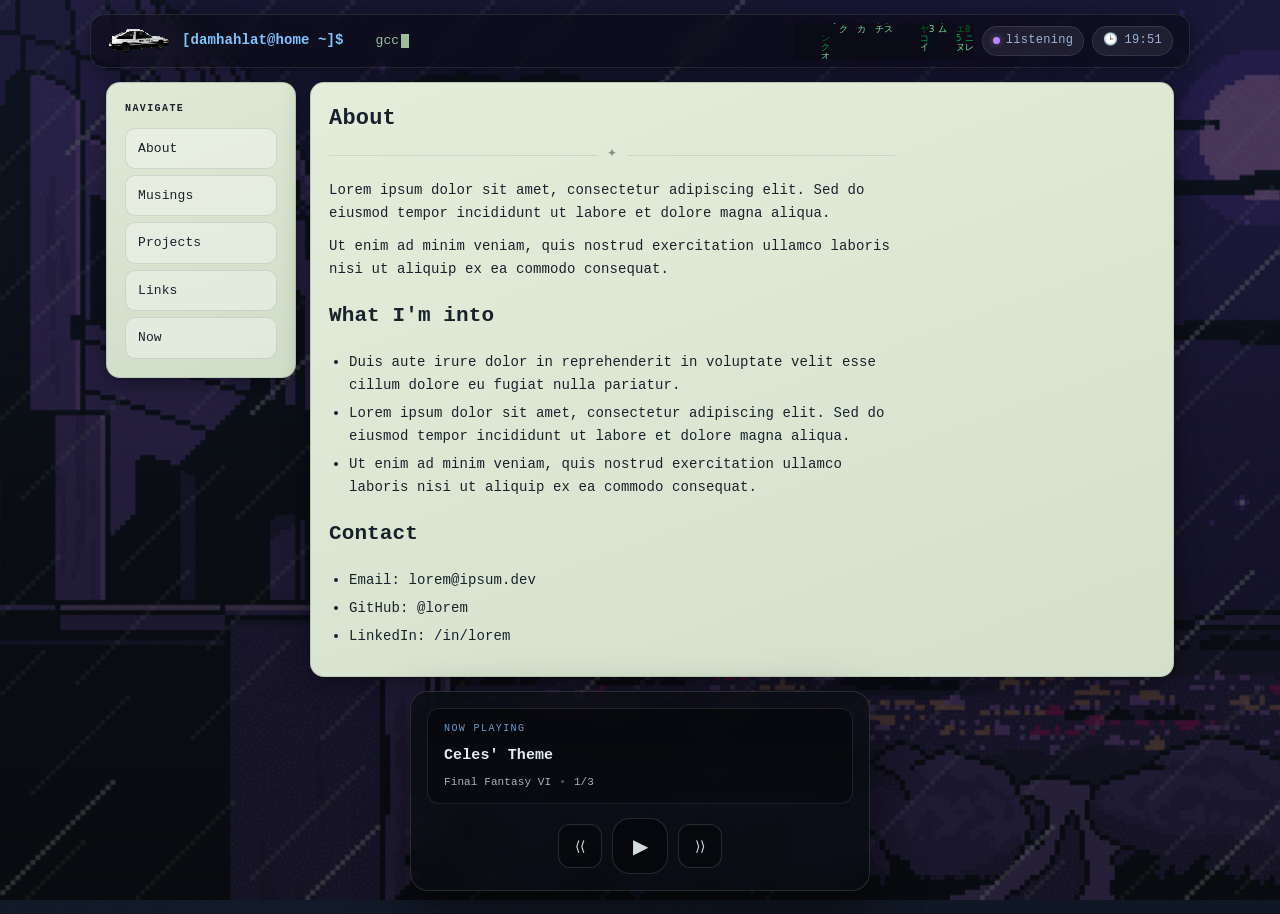
==== about/index.html @ e2fbafba "some changes to website" ====
<!doctype html>
<html lang="en">
  <head>
    <meta charset="UTF-8" />
    <meta name="viewport" content="width=device-width, initial-scale=1" />
    <title>About • Talha</title>
    <link rel="stylesheet" href="/assets/css/base.css" />
    <link rel="stylesheet" href="/assets/css/theme.css" />
    <link rel="stylesheet" href="/assets/css/layout.css" />
    <link rel="stylesheet" href="/assets/css/components.css" />
  <script>
    // If loaded directly (not via SPA), redirect to homepage which will load this content
    if (!document.referrer.includes(window.location.hostname) ||
        !window.history.state) {
      var path = window.location.pathname;
      // Only redirect if we're not already on index
      if (path !== "/" && path !== "/index.html") {
        window.location.replace("/?redirect=" + encodeURIComponent(path));
      }
    }
  </script>
  </head>
  <body>
    <section id="spa-content" class="panel panel--main">
      <div class="prose">
        <h1>About</h1>
        <div class="ornament" aria-hidden="true"><span>✦</span></div>
        <p>Lorem ipsum dolor sit amet, consectetur adipiscing elit. Sed do eiusmod tempor incididunt ut labore et dolore magna aliqua.</p>
        <p>Ut enim ad minim veniam, quis nostrud exercitation ullamco laboris nisi ut aliquip ex ea commodo consequat.</p>
        <h2>What I'm into</h2>
        <ul>
          <li>Duis aute irure dolor in reprehenderit in voluptate velit esse cillum dolore eu fugiat nulla pariatur.</li>
          <li>Lorem ipsum dolor sit amet, consectetur adipiscing elit. Sed do eiusmod tempor incididunt ut labore et dolore magna aliqua.</li>
          <li>Ut enim ad minim veniam, quis nostrud exercitation ullamco laboris nisi ut aliquip ex ea commodo consequat.</li>
        </ul>
        <h2>Contact</h2>
        <ul>
          <li>Email: lorem@ipsum.dev</li>
          <li>GitHub: @lorem</li>
          <li>LinkedIn: /in/lorem</li>
        </ul>
      </div>
    </section>
  </body>
</html>
---- assets/css/base.css ----
/* assets/css/base.css */
:root { color-scheme: dark; }

*, *::before, *::after { box-sizing: border-box; }
html, body { height: 100%; }

body {
  margin: 0;
  font: 14px/1.65 ui-monospace, SFMono-Regular, Menlo, Monaco, Consolas,
        "Liberation Mono", "Courier New", monospace;
  letter-spacing: .1px;
}

/* DO NOT set a { color: inherit } globally — each context controls link color */

img { max-width: 100%; height: auto; display: block; }

.skip-link {
  position: absolute;
  left: -999px;
  top: 8px;
  padding: 8px 10px;
  border-radius: 10px;
  background: #111;
  color: #fff;
  z-index: 999;
}
.skip-link:focus { left: 8px; }

.small { font-size: 12px; }

html {
  cursor: url("../img/keyblade.cur"), auto;
}

a, button {
  cursor: url("../img/keyblade.cur"), pointer;
}
---- assets/css/theme.css ----
:root {
  --bg-0: #0b0f14;
  --bg-1: #111723;
  --panel-bg-start: rgba(226,235,218,.95);
  --panel-bg-end:   rgba(212,224,205,.93);
  --border: rgba(255,255,255,0.08);
  --text: #d7e3ff;
  --muted: #9fb2d9;
  --accent: #7dc4ff;
  --accent-soft: rgba(125,196,255,0.18);

  /* Light panel ink colors */
  --ink:       #18222c;
  --ink-muted: #3d4f5c;
  --stroke:    rgba(80,110,130,0.22);
  --stroke2:   rgba(80,110,130,0.14);

  /* Shared tokens */
  --radius: 14px;
  --shadow: 0 4px 28px rgba(0,0,0,.40), 0 1px 4px rgba(0,0,0,.18);
}

/* ── Body background ── */
body {
  background:
    radial-gradient(1200px 800px at 20% 0%, #121a2a 0%, transparent 60%),
    radial-gradient(900px 600px at 90% 10%, #0f1726 0%, transparent 60%),
    linear-gradient(180deg, var(--bg-1), var(--bg-0));
  color: var(--text);
}

/* ── Animated background layer ── */
.site-bg {
  position: fixed;
  inset: 0;
  pointer-events: none;
  z-index: 0;
}
.site-bg::before {
  content: "";
  position: absolute;
  inset: 0;
  background-image: url("/assets/img/background2.gif");
  background-size: cover;
  background-position: center;
  background-repeat: no-repeat;
  opacity: 0.25;
  filter: saturate(0.9) contrast(1.05);
}
.site-bg::after {
  content: "";
  position: absolute;
  inset: 0;
  background: repeating-linear-gradient(
    to bottom,
    rgba(255,255,255,0.02) 0px,
    rgba(255,255,255,0.02) 1px,
    transparent 1px,
    transparent 3px
  );
  opacity: 0.15;
}

/* ── Vignette ── */
.vignette {
  position: fixed;
  inset: 0;
  pointer-events: none;
  z-index: 0;
  background: radial-gradient(ellipse at center, transparent 40%, rgba(0,0,0,.55) 100%);
}

/* ── Global link color (outside panels) ── */
a             { color: var(--accent); }
a:hover       { text-shadow: 0 0 6px var(--accent-soft); }

hr { border: none; border-top: 1px solid var(--border); }

/* ── Topbar / footer sit above bg ── */
header, main, footer { position: relative; z-index: 1; }
---- assets/css/layout.css ----
/* ── Max-width centering frame ── */
.frame {
  max-width: 1100px;
  margin-left: auto;
  margin-right: auto;
  padding-left: 16px;
  padding-right: 16px;
}

/* ── Topbar ── */
.topbar {
  position: relative;
  overflow: hidden;
  border-radius: var(--radius);
  background: rgba(0,0,0,.40);
  border: 1px solid rgba(255,255,255,.10);
  box-shadow: var(--shadow);
  backdrop-filter: blur(10px);
  margin-top: 14px;
  margin-bottom: 14px;
}
.topbar__inner {
  display: flex;
  justify-content: space-between;
  gap: 12px;
  padding: 12px 16px;
  align-items: center;
}

.brand { display: flex; gap: 10px; align-items: baseline; }
.brand__link {
  color: var(--accent);
  text-decoration: none;
  font-size: 14px;
  font-weight: 700;
}
.brand__link:hover { text-shadow: 0 0 6px var(--accent-soft); }

.topbar__meta {
  display: flex;
  gap: 8px;
  align-items: center;
  flex-wrap: wrap;
}

/* ── Shell: sidebar + main ── */
.shell {
  display: grid;
  grid-template-columns: 190px 1fr;
  gap: 14px;
  align-items: start;
  margin-bottom: 14px;
}
@media (max-width: 860px) {
  .shell { grid-template-columns: 1fr; }
  .topbar__inner { align-items: flex-start; }
}

/* ── Main panel ── */
.panel--main {
  position: relative;
  /* overflow hidden keeps stickers clipped to the panel */
  overflow: hidden;
  min-height: 200px;
}

/* ── About grid ── */
.about-grid {
  display: grid;
  grid-template-columns: 1.4fr 0.9fr;
  gap: 16px;
  align-items: start;
}
@media (max-width: 860px) { .about-grid { grid-template-columns: 1fr; } }
.about-photo { width: 100%; height: auto; border-radius: 10px; }
.about-caption { font-size: 0.88rem; opacity: 0.80; margin-top: 8px; }
.about-card { padding: 12px; border-radius: 10px; border: 1px solid var(--stroke); }
.about-note { margin-top: 18px; opacity: 0.88; font-size: 0.93rem; }

/* ── Footer ── */
.footer {
  border-radius: var(--radius);
  background: rgba(0,0,0,.24);
  border: 1px solid rgba(255,255,255,.08);
  backdrop-filter: blur(8px);
  margin-bottom: 14px;
}
.footer__inner {
  display: flex;
  gap: 10px;
  align-items: center;
  justify-content: center;
  padding: 12px 14px;
}

/* ── Decorative pixel-art stickers ── */
/* All stickers: pixel-sharp, bottom-right corner of the panel */
.setzer, .beck, .cob, .gurren, .persona {
  position: absolute;
  bottom: 0;
  right: 0;
  image-rendering: pixelated;
  pointer-events: none;
  opacity: 0.92;
  filter: drop-shadow(0 6px 12px rgba(0,0,0,.50));
  /* hard cap — never wider than 30% of the panel */
  max-width: 30%;
  max-height: 180px;
  width: auto;
  height: auto;
  object-fit: contain;
}

/* per-sticker tweaks for natural composition */
.setzer  { max-height: 170px; right: 16px; bottom: 8px; }
.beck    { max-height: 180px; right: 10px; bottom: 0;   }
.cob     {
  /* cob.jpg is an album cover — treat it as a small framed thumbnail */
  max-height: 140px;
  max-width:  140px;
  right: 16px;
  bottom: 16px;
  border-radius: 8px;
  box-shadow: 0 4px 16px rgba(0,0,0,.55);
  image-rendering: auto; /* photo, not pixel art */
  opacity: 0.88;
}
.gurren  { max-height: 180px; right: 10px; bottom: 0;   }
.persona { max-height: 200px; right: 10px; bottom: 0;   }
---- assets/css/components.css ----
/* ════════════════════════════════
   PANELS  —  light parchment cards
   ════════════════════════════════ */
.panel {
  border-radius: var(--radius);
  background: linear-gradient(160deg, #e4edda, #d4e0cc);
  border: 1px solid rgba(100,130,110,.28);
  box-shadow: var(--shadow);
  padding: 18px;

  /* ── KEY FIX: force dark ink on every descendant ── */
  color: #18222c !important;
}

.panel--nav {
  background: linear-gradient(160deg, #dfe9d6, #d0ddc8);
}

/* Every text element inside any panel gets dark ink explicitly */
.panel h1, .panel h2, .panel h3, .panel h4,
.panel p, .panel li, .panel span, .panel label,
.panel div {
  color: #18222c;
}

.panel .subtle {
  color: #3d4f5c;
  opacity: 0.80;
}

/* ── Nav list ── */
.panel__title {
  margin: 0 0 10px 0;
  font-size: 10px;
  letter-spacing: 1.4px;
  text-transform: uppercase;
  color: #3d4f5c;
}

.navlist {
  list-style: none;
  padding: 0;
  margin: 0;
  display: flex;
  flex-direction: column;
  gap: 6px;
}

.navlist a {
  display: block;
  padding: 9px 12px;
  border-radius: 10px;
  border: 1px solid rgba(80,110,100,.18);
  background: rgba(255,255,255,.35);
  text-decoration: none;

  /* explicit dark color — overrides global a { color: var(--accent) } */
  color: #18222c !important;

  font-size: 13px;
  transition: background 0.15s, border-color 0.15s;
}
.navlist a:hover {
  background: rgba(255,255,255,.55);
  border-color: rgba(37,106,136,.30);
  text-shadow: none;
  color: #18222c !important;
}
.navlist a.is-active {
  text-decoration: underline;
  color: #18222c !important;
}

/* ── Prose (main content) ── */
.prose {
  /* leave room for the decorative sticker on the right */
  max-width: calc(100% - 260px);
  min-width: 280px;
}

.prose h1 {
  margin: 0 0 8px 0;
  font-size: 22px;
  letter-spacing: .2px;
  color: #18222c;
}
.prose p  { margin: 0 0 10px 0; color: #18222c; }
.prose ul { margin: 6px 0 10px; padding-left: 20px; }
.prose li { margin-bottom: 5px; color: #18222c; }

.prose a {
  color: #1a6080 !important;
}
.prose a:hover {
  color: #0e4a63 !important;
  text-shadow: none;
}

/* ── Ornament divider ── */
.divider {
  height: 1px;
  background: rgba(10,16,22,.14);
  margin: 14px 0;
}

.ornament {
  display: flex;
  align-items: center;
  gap: 10px;
  margin: 2px 0 14px 0;
  opacity: .45;
}
.ornament::before, .ornament::after {
  content: "";
  height: 1px;
  flex: 1;
  background: rgba(10,16,22,.22);
}
.ornament span { font-size: 12px; letter-spacing: 1px; }

/* ════════════════════════════════
   TOPBAR WIDGETS
   ════════════════════════════════ */
.pill {
  display: inline-flex;
  align-items: center;
  gap: 6px;
  font-size: 12px;
  padding: 4px 10px;
  border-radius: 20px;
  background: rgba(255,255,255,.07);
  border: 1px solid rgba(255,255,255,.10);
  color: var(--muted);
  letter-spacing: .3px;
}

.dot {
  display: inline-block;
  width: 7px;
  height: 7px;
  border-radius: 50%;
  background: #5dba7d;
  box-shadow: 0 0 6px #5dba7d99;
}

/* ════════════════════════════════
   FOOTER
   ════════════════════════════════ */
.footer a {
  color: rgba(235,245,245,.85);
  text-decoration: none;
  border-bottom: 1px dotted rgba(235,245,245,.40);
}
.footer a:hover { border-bottom-color: rgba(235,245,245,.75); }

/* ════════════════════════════════
   MUSIC PLAYER
   ════════════════════════════════ */
.music-row {
  grid-column: 1 / -1;
  display: flex;
  justify-content: center;
  padding-bottom: 4px;
}

.musicbox {
  width: min(460px, calc(100% - 32px));
  border-radius: 18px;
  border: 1px solid rgba(230,245,245,.13);
  background: rgba(8,12,18,.75);
  backdrop-filter: blur(12px);
  box-shadow: 0 18px 50px rgba(0,0,0,.55);
  padding: 16px;
  color: rgba(240,250,250,.92);
}

.musicbox__screen {
  border-radius: 12px;
  border: 1px solid rgba(230,245,245,.10);
  background: linear-gradient(180deg, rgba(0,0,0,.40), rgba(0,0,0,.22));
  padding: 12px 16px;
}

.musicbox__label {
  font-size: 10px;
  letter-spacing: 1.4px;
  text-transform: uppercase;
  color: var(--accent);
  opacity: .80;
}
.musicbox__title {
  margin-top: 6px;
  font-size: 15px;
  font-weight: 800;
  color: rgba(240,250,250,.95);
}
.musicbox__meta {
  margin-top: 4px;
  font-size: 11px;
  color: rgba(240,250,250,.70);
  display: flex;
  gap: 8px;
  align-items: center;
}
.musicbox__sep { opacity: .45; }

.musicbox__controls {
  display: flex;
  justify-content: center;
  align-items: center;
  gap: 10px;
  margin-top: 14px;
}

.mbtn {
  border-radius: 12px;
  border: 1px solid rgba(230,245,245,.14);
  background: rgba(0,0,0,.32);
  color: rgba(240,250,250,.88);
  cursor: pointer;
  transition: border-color 0.15s, box-shadow 0.15s;
}
.mbtn:hover {
  border-color: rgba(125,196,255,.35);
  box-shadow: 0 0 0 2px rgba(125,196,255,.10);
}
.mbtn--play {
  width: 56px;
  height: 56px;
  border-radius: 18px;
  font-size: 20px;
  background: rgba(0,0,0,.44);
}
.mbtn--side {
  width: 44px;
  height: 44px;
  font-size: 14px;
}

.ytwrap {
  position: absolute;
  width: 1px;
  height: 1px;
  overflow: hidden;
  opacity: 0;
  pointer-events: none;
}
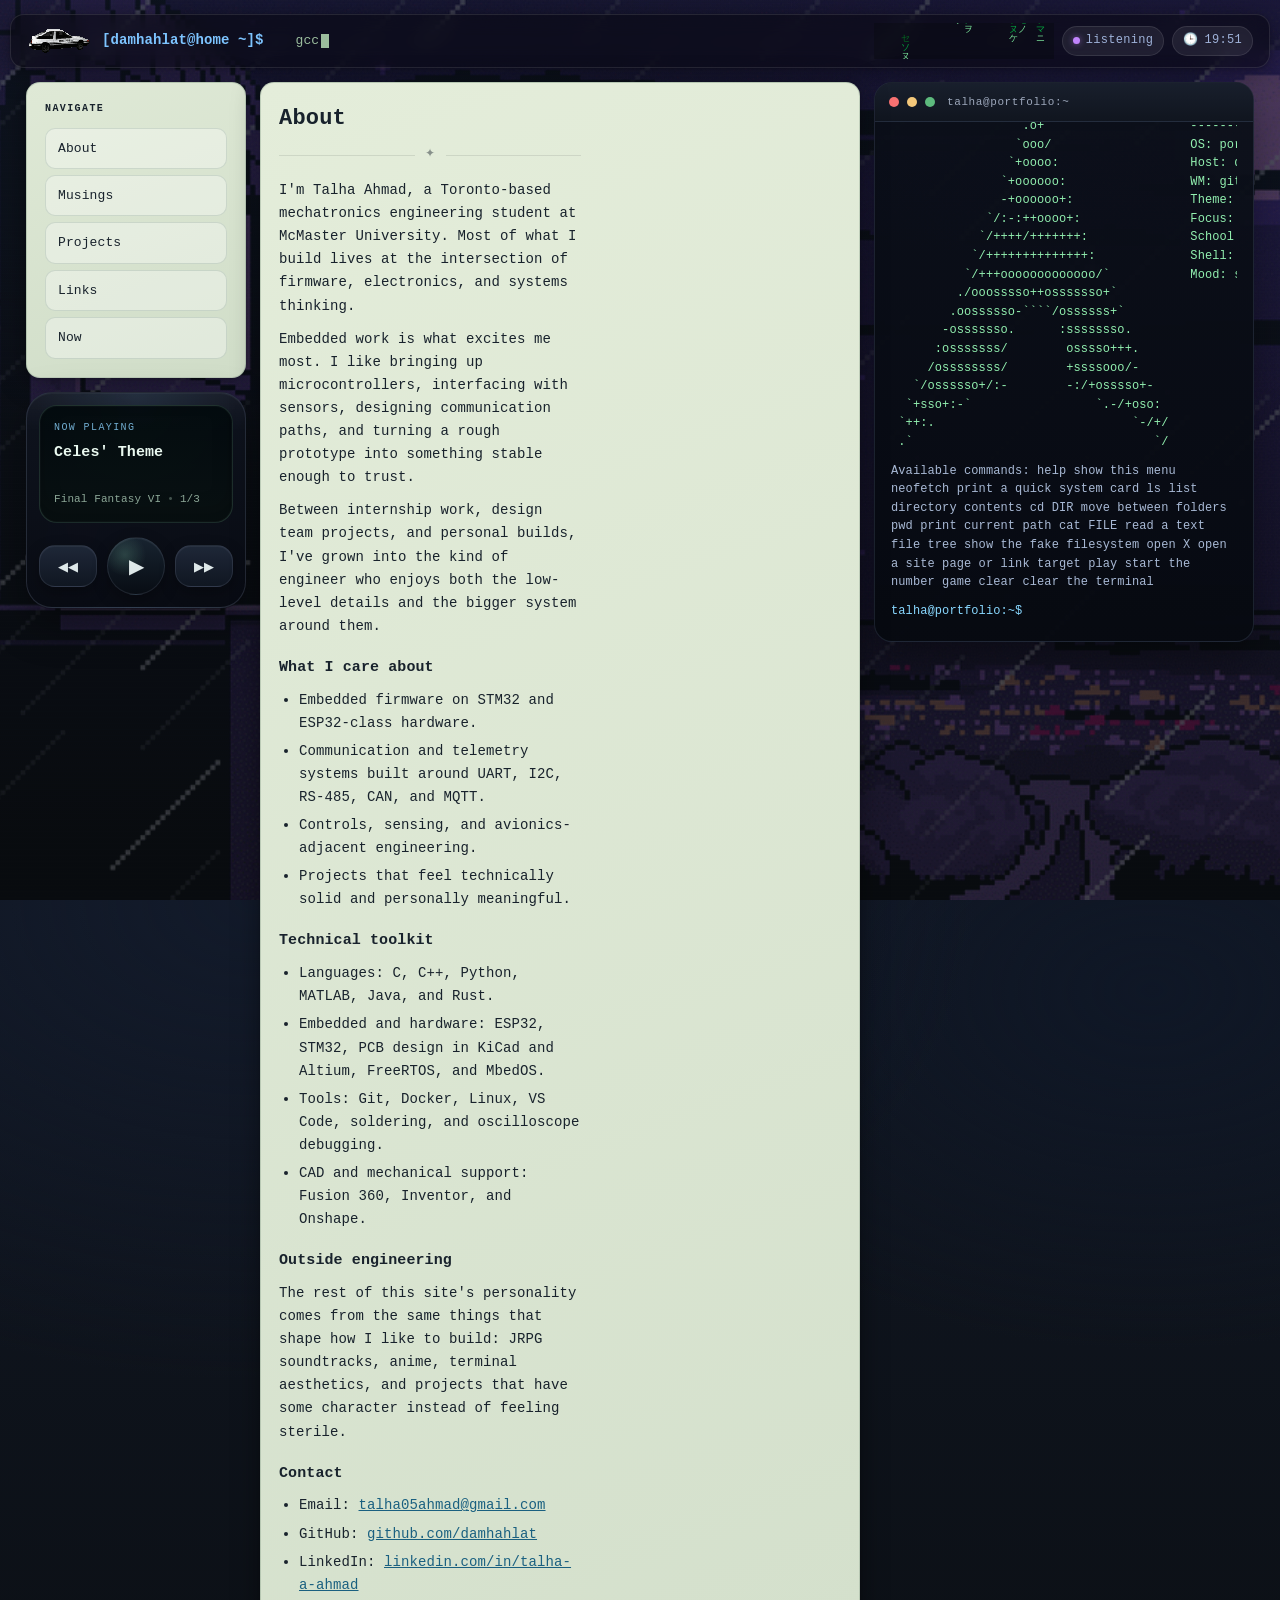
==== commit bec9f3dc: "updated" ====
--- a/about/index.html
+++ b/about/index.html
@@ -13,7 +13,6 @@
     if (!document.referrer.includes(window.location.hostname) ||
         !window.history.state) {
       var path = window.location.pathname;
-      // Only redirect if we're not already on index
       if (path !== "/" && path !== "/index.html") {
         window.location.replace("/?redirect=" + encodeURIComponent(path));
       }
@@ -25,19 +24,34 @@
       <div class="prose">
         <h1>About</h1>
         <div class="ornament" aria-hidden="true"><span>✦</span></div>
-        <p>Lorem ipsum dolor sit amet, consectetur adipiscing elit. Sed do eiusmod tempor incididunt ut labore et dolore magna aliqua.</p>
-        <p>Ut enim ad minim veniam, quis nostrud exercitation ullamco laboris nisi ut aliquip ex ea commodo consequat.</p>
-        <h2>What I'm into</h2>
+        <p>I'm Talha Ahmad, a Toronto-based mechatronics engineering student at McMaster University. Most of what I build lives at the intersection of firmware, electronics, and systems thinking.</p>
+        <p>Embedded work is what excites me most. I like bringing up microcontrollers, interfacing with sensors, designing communication paths, and turning a rough prototype into something stable enough to trust.</p>
+        <p>Between internship work, design team projects, and personal builds, I've grown into the kind of engineer who enjoys both the low-level details and the bigger system around them.</p>
+
+        <h2>What I care about</h2>
         <ul>
-          <li>Duis aute irure dolor in reprehenderit in voluptate velit esse cillum dolore eu fugiat nulla pariatur.</li>
-          <li>Lorem ipsum dolor sit amet, consectetur adipiscing elit. Sed do eiusmod tempor incididunt ut labore et dolore magna aliqua.</li>
-          <li>Ut enim ad minim veniam, quis nostrud exercitation ullamco laboris nisi ut aliquip ex ea commodo consequat.</li>
+          <li>Embedded firmware on STM32 and ESP32-class hardware.</li>
+          <li>Communication and telemetry systems built around UART, I2C, RS-485, CAN, and MQTT.</li>
+          <li>Controls, sensing, and avionics-adjacent engineering.</li>
+          <li>Projects that feel technically solid and personally meaningful.</li>
         </ul>
+
+        <h2>Technical toolkit</h2>
+        <ul>
+          <li>Languages: C, C++, Python, MATLAB, Java, and Rust.</li>
+          <li>Embedded and hardware: ESP32, STM32, PCB design in KiCad and Altium, FreeRTOS, and MbedOS.</li>
+          <li>Tools: Git, Docker, Linux, VS Code, soldering, and oscilloscope debugging.</li>
+          <li>CAD and mechanical support: Fusion 360, Inventor, and Onshape.</li>
+        </ul>
+
+        <h2>Outside engineering</h2>
+        <p>The rest of this site's personality comes from the same things that shape how I like to build: JRPG soundtracks, anime, terminal aesthetics, and projects that have some character instead of feeling sterile.</p>
+
         <h2>Contact</h2>
         <ul>
-          <li>Email: lorem@ipsum.dev</li>
-          <li>GitHub: @lorem</li>
-          <li>LinkedIn: /in/lorem</li>
+          <li>Email: <a href="mailto:talha05ahmad@gmail.com">talha05ahmad@gmail.com</a></li>
+          <li>GitHub: <a href="https://github.com/damhahlat" target="_blank" rel="noreferrer">github.com/damhahlat</a></li>
+          <li>LinkedIn: <a href="https://www.linkedin.com/in/talha-a-ahmad/" target="_blank" rel="noreferrer">linkedin.com/in/talha-a-ahmad</a></li>
         </ul>
       </div>
     </section>
--- a/assets/css/layout.css
+++ b/assets/css/layout.css
@@ -1,6 +1,6 @@
 /* ── Max-width centering frame ── */
 .frame {
-  max-width: 1100px;
+  max-width: 1260px;
   margin-left: auto;
   margin-right: auto;
   padding-left: 16px;
@@ -46,14 +46,40 @@
 /* ── Shell: sidebar + main ── */
 .shell {
   display: grid;
-  grid-template-columns: 190px 1fr;
+  grid-template-columns: 220px minmax(0, 1fr) 380px;
   gap: 14px;
   align-items: start;
   margin-bottom: 14px;
 }
+
+.sidebar-stack {
+  display: grid;
+  gap: 14px;
+  align-self: start;
+  width: 220px;
+}
+
+.shell > .sidebar-stack { grid-column: 1; }
+.shell > .panel--main { grid-column: 2; }
+.shell > .terminal-card { grid-column: 3; }
+
 @media (max-width: 860px) {
   .shell { grid-template-columns: 1fr; }
   .topbar__inner { align-items: flex-start; }
+  .sidebar-stack { order: 2; width: auto; }
+  .shell > .sidebar-stack,
+  .shell > .panel--main,
+  .shell > .terminal-card { grid-column: 1; }
+}
+
+@media (max-width: 1120px) {
+  .shell {
+    grid-template-columns: 220px minmax(0, 1fr);
+  }
+
+  .shell > .terminal-card {
+    grid-column: 2;
+  }
 }
 
 /* ── Main panel ── */
--- a/assets/css/components.css
+++ b/assets/css/components.css
@@ -84,6 +84,12 @@
   letter-spacing: .2px;
   color: #18222c;
 }
+.prose h2 {
+  margin: 18px 0 8px;
+  font-size: 15px;
+  letter-spacing: .1px;
+  color: #18222c;
+}
 .prose p  { margin: 0 0 10px 0; color: #18222c; }
 .prose ul { margin: 6px 0 10px; padding-left: 20px; }
 .prose li { margin-bottom: 5px; color: #18222c; }
@@ -94,6 +100,28 @@
 .prose a:hover {
   color: #0e4a63 !important;
   text-shadow: none;
+}
+
+.stack-list {
+  display: grid;
+  gap: 12px;
+  margin-top: 10px;
+}
+
+.stack-item {
+  padding: 14px 16px;
+  border-radius: 12px;
+  border: 1px solid rgba(80,110,130,.16);
+  background: rgba(255,255,255,.34);
+}
+
+.stack-item h2 {
+  margin-top: 0;
+}
+
+.stack-item p:last-child,
+.stack-item ul:last-child {
+  margin-bottom: 0;
 }
 
 /* ── Ornament divider ── */
@@ -156,56 +184,76 @@
 /* ════════════════════════════════
    MUSIC PLAYER
    ════════════════════════════════ */
-.music-row {
-  grid-column: 1 / -1;
-  display: flex;
-  justify-content: center;
-  padding-bottom: 4px;
-}
-
 .musicbox {
-  width: min(460px, calc(100% - 32px));
+  width: 100%;
+  border-radius: 26px;
+  border: 1px solid rgba(196,216,255,.14);
+  background:
+    radial-gradient(circle at top, rgba(125,196,255,.10), transparent 42%),
+    linear-gradient(180deg, rgba(15,20,31,.96), rgba(9,12,20,.98));
+  backdrop-filter: blur(12px);
+  box-shadow: 0 16px 40px rgba(0,0,0,.38), inset 0 1px 0 rgba(255,255,255,.04);
+  padding: 12px;
+  color: rgba(240,250,250,.92);
+  position: relative;
+  overflow: hidden;
+}
+
+.musicbox::before {
+  content: "";
+  position: absolute;
+  inset: 0;
+  background: linear-gradient(180deg, rgba(255,255,255,.04), transparent 18%);
+  pointer-events: none;
+}
+
+.musicbox__shell {
+  position: relative;
+  z-index: 1;
+}
+
+.musicbox__screen {
   border-radius: 18px;
-  border: 1px solid rgba(230,245,245,.13);
-  background: rgba(8,12,18,.75);
-  backdrop-filter: blur(12px);
-  box-shadow: 0 18px 50px rgba(0,0,0,.55);
-  padding: 16px;
-  color: rgba(240,250,250,.92);
-}
-
-.musicbox__screen {
-  border-radius: 12px;
-  border: 1px solid rgba(230,245,245,.10);
-  background: linear-gradient(180deg, rgba(0,0,0,.40), rgba(0,0,0,.22));
-  padding: 12px 16px;
+  border: 1px solid rgba(171,237,204,.14);
+  background:
+    linear-gradient(180deg, rgba(4,11,15,.96), rgba(9,18,18,.94)),
+    radial-gradient(circle at top, rgba(136,255,170,.10), transparent 46%);
+  box-shadow:
+    inset 0 0 0 1px rgba(255,255,255,.02),
+    inset 0 -10px 20px rgba(0,0,0,.22);
+  padding: 14px;
 }
 
 .musicbox__label {
   font-size: 10px;
   letter-spacing: 1.4px;
   text-transform: uppercase;
-  color: var(--accent);
+  color: #8cd4ff;
   opacity: .80;
 }
 .musicbox__title {
   margin-top: 6px;
   font-size: 15px;
+  line-height: 1.45;
   font-weight: 800;
-  color: rgba(240,250,250,.95);
+  color: #eaf9f0;
+  min-height: 44px;
+  word-break: break-word;
 }
 .musicbox__meta {
   margin-top: 4px;
   font-size: 11px;
-  color: rgba(240,250,250,.70);
+  color: rgba(197,231,208,.70);
   display: flex;
-  gap: 8px;
-  align-items: center;
+  gap: 6px;
+  align-items: center;
+  flex-wrap: wrap;
 }
 .musicbox__sep { opacity: .45; }
 
 .musicbox__controls {
-  display: flex;
+  display: grid;
+  grid-template-columns: 1fr auto 1fr;
   justify-content: center;
   align-items: center;
   gap: 10px;
@@ -213,35 +261,178 @@
 }
 
 .mbtn {
-  border-radius: 12px;
-  border: 1px solid rgba(230,245,245,.14);
-  background: rgba(0,0,0,.32);
-  color: rgba(240,250,250,.88);
+  border-radius: 16px;
+  border: 1px solid rgba(210,225,255,.10);
+  background:
+    linear-gradient(180deg, rgba(33,42,59,.92), rgba(16,23,34,.98));
+  color: rgba(240,250,250,.92);
   cursor: pointer;
-  transition: border-color 0.15s, box-shadow 0.15s;
+  transition: transform 0.15s, border-color 0.15s, box-shadow 0.15s;
+  box-shadow:
+    inset 0 1px 0 rgba(255,255,255,.05),
+    0 6px 16px rgba(0,0,0,.28);
 }
 .mbtn:hover {
   border-color: rgba(125,196,255,.35);
-  box-shadow: 0 0 0 2px rgba(125,196,255,.10);
+  box-shadow:
+    inset 0 1px 0 rgba(255,255,255,.06),
+    0 0 0 2px rgba(125,196,255,.10),
+    0 8px 18px rgba(0,0,0,.32);
+  transform: translateY(-1px);
 }
 .mbtn--play {
-  width: 56px;
-  height: 56px;
+  width: 58px;
+  height: 58px;
+  border-radius: 50%;
+  font-size: 20px;
+  background:
+    radial-gradient(circle at 30% 30%, rgba(151,238,194,.18), transparent 38%),
+    linear-gradient(180deg, rgba(24,36,49,.98), rgba(8,13,20,.98));
+}
+.mbtn--side {
+  width: 100%;
+  height: 42px;
+  font-size: 13px;
+  flex-shrink: 0;
+}
+
+/* ════════════════════════════════
+   TERMINAL
+   ════════════════════════════════ */
+.terminal-card {
   border-radius: 18px;
-  font-size: 20px;
-  background: rgba(0,0,0,.44);
-}
-.mbtn--side {
-  width: 44px;
-  height: 44px;
-  font-size: 14px;
-}
-
-.ytwrap {
-  position: absolute;
-  width: 1px;
-  height: 1px;
   overflow: hidden;
-  opacity: 0;
-  pointer-events: none;
-}
+  border: 1px solid rgba(173, 205, 255, 0.12);
+  background: linear-gradient(180deg, rgba(12, 16, 26, 0.96), rgba(7, 10, 17, 0.98));
+  box-shadow: 0 18px 40px rgba(0, 0, 0, 0.34), inset 0 1px 0 rgba(255, 255, 255, 0.04);
+  min-height: 560px;
+}
+
+.terminal-card__topbar {
+  display: flex;
+  align-items: center;
+  gap: 8px;
+  padding: 10px 14px;
+  border-bottom: 1px solid rgba(173, 205, 255, 0.08);
+  background: linear-gradient(180deg, rgba(25, 31, 45, 0.96), rgba(17, 21, 31, 0.96));
+}
+
+.terminal-card__dot {
+  width: 10px;
+  height: 10px;
+  border-radius: 50%;
+  flex-shrink: 0;
+}
+
+.terminal-card__dot--red { background: #f87171; }
+.terminal-card__dot--yellow { background: #f4c87a; }
+.terminal-card__dot--green { background: #5dba7d; }
+
+.terminal-card__title {
+  margin-left: 4px;
+  font-size: 11px;
+  letter-spacing: 0.6px;
+  color: rgba(214, 226, 250, 0.7);
+}
+
+.terminal-card__body {
+  min-height: 514px;
+}
+
+.terminal-screen {
+  height: 514px;
+  padding: 16px;
+  font-size: 12px;
+  line-height: 1.55;
+  color: #d8f7df;
+  overflow: auto;
+  white-space: normal;
+  word-break: break-word;
+  scrollbar-color: rgba(120, 160, 220, 0.5) rgba(255, 255, 255, 0.02);
+}
+
+.terminal-output {
+  display: grid;
+  align-content: start;
+  gap: 10px;
+}
+
+.terminal-line {
+  margin-bottom: 0;
+}
+
+.terminal-line:last-child {
+  margin-bottom: 0;
+}
+
+.terminal-command {
+  color: #e7f0ff;
+}
+
+.terminal-system {
+  color: #a8b9d5;
+}
+
+.terminal-accent {
+  color: #92f0b0;
+}
+
+.terminal-dim {
+  color: rgba(199, 214, 238, 0.54);
+}
+
+.terminal-error {
+  color: #ff9b9b;
+}
+
+.terminal-inputbar {
+  display: flex;
+  align-items: center;
+  gap: 10px;
+  margin-top: 10px;
+}
+
+.terminal-prompt {
+  font-size: 12px;
+  color: #89d8ff;
+  white-space: nowrap;
+}
+
+.terminal-input {
+  flex: 1;
+  min-width: 0;
+  border: 0;
+  outline: 0;
+  padding: 0;
+  background: transparent;
+  color: #e7f0ff;
+  font: inherit;
+}
+
+.terminal-input::placeholder {
+  color: rgba(214, 226, 250, 0.34);
+}
+
+.terminal-pre {
+  white-space: pre;
+  word-break: normal;
+  overflow-x: auto;
+}
+
+@media (max-width: 860px) {
+  .musicbox {
+    max-width: 420px;
+  }
+
+  .musicbox__controls {
+    grid-template-columns: 1fr auto 1fr;
+  }
+
+  .terminal-card {
+    min-height: 460px;
+  }
+
+  .terminal-screen {
+    height: 414px;
+  }
+}
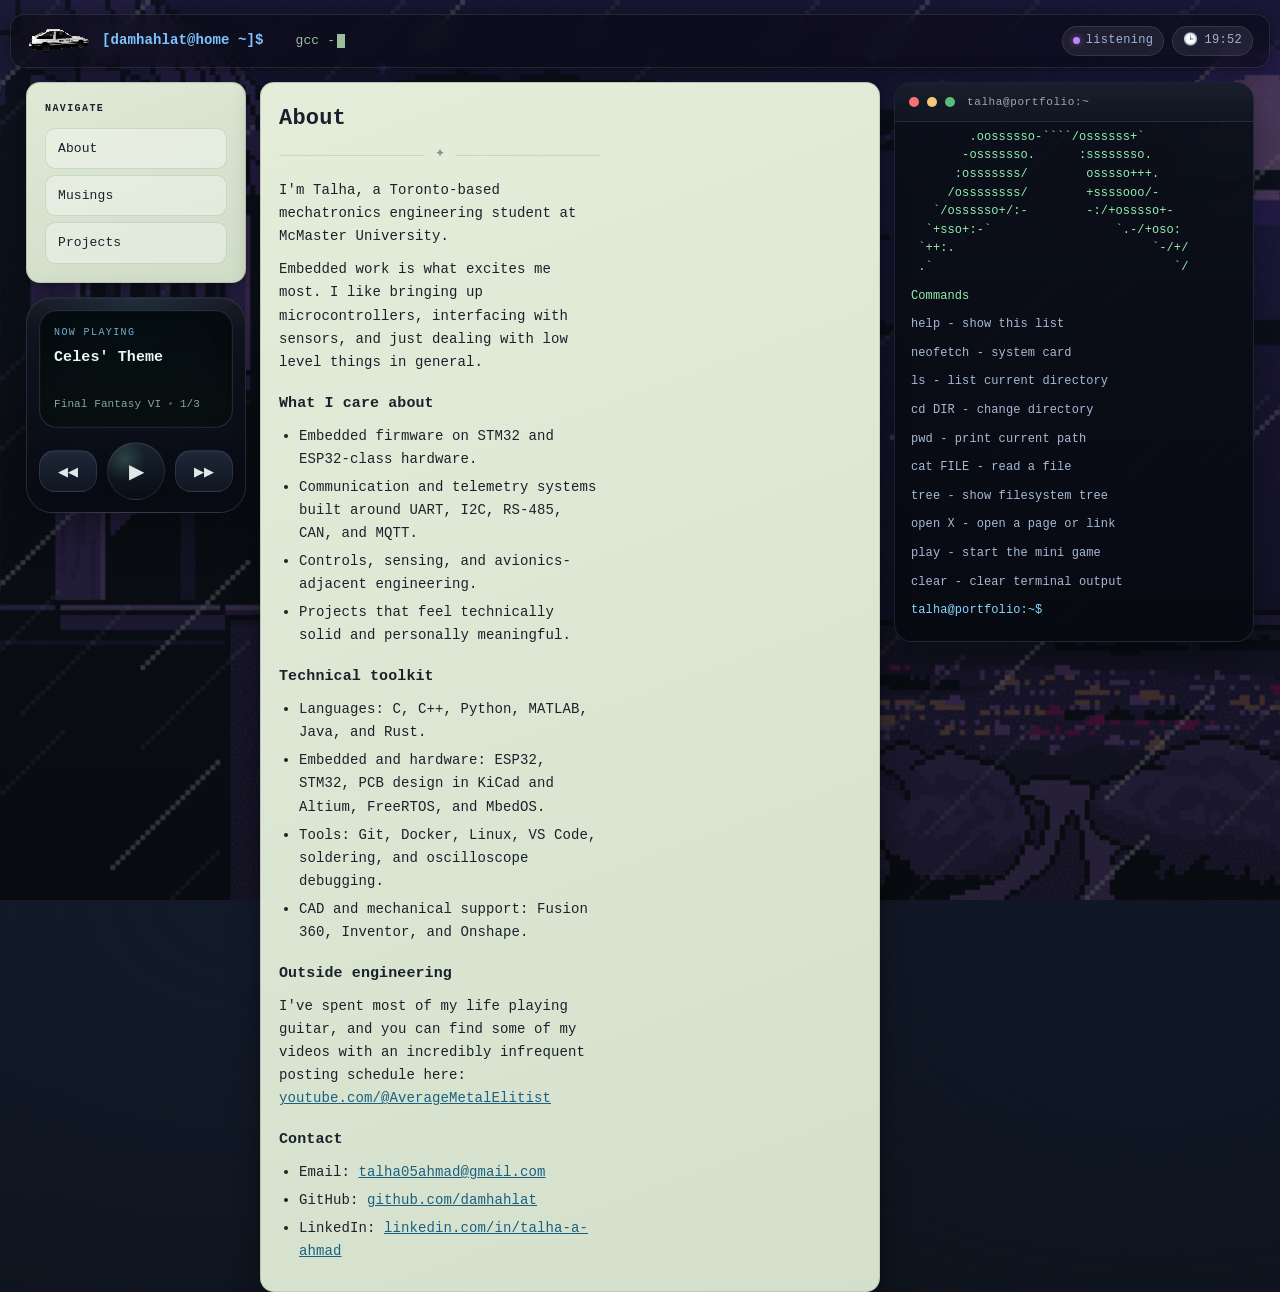
==== commit fe7800e8: "made some changes and added actual content" ====
--- a/about/index.html
+++ b/about/index.html
@@ -24,9 +24,8 @@
       <div class="prose">
         <h1>About</h1>
         <div class="ornament" aria-hidden="true"><span>✦</span></div>
-        <p>I'm Talha Ahmad, a Toronto-based mechatronics engineering student at McMaster University. Most of what I build lives at the intersection of firmware, electronics, and systems thinking.</p>
-        <p>Embedded work is what excites me most. I like bringing up microcontrollers, interfacing with sensors, designing communication paths, and turning a rough prototype into something stable enough to trust.</p>
-        <p>Between internship work, design team projects, and personal builds, I've grown into the kind of engineer who enjoys both the low-level details and the bigger system around them.</p>
+        <p>I'm Talha, a Toronto-based mechatronics engineering student at McMaster University.</p>
+        <p>Embedded work is what excites me most. I like bringing up microcontrollers, interfacing with sensors, and just dealing with low level things in general.</p>
 
         <h2>What I care about</h2>
         <ul>
@@ -45,7 +44,7 @@
         </ul>
 
         <h2>Outside engineering</h2>
-        <p>The rest of this site's personality comes from the same things that shape how I like to build: JRPG soundtracks, anime, terminal aesthetics, and projects that have some character instead of feeling sterile.</p>
+        <p>I've spent most of my life playing guitar, and you can find some of my videos with an incredibly infrequent posting schedule here: <a href="https://www.youtube.com/@AverageMetalElitist" target="_blank" rel="noreferrer">youtube.com/@AverageMetalElitist</a></p>
 
         <h2>Contact</h2>
         <ul>
--- a/assets/css/layout.css
+++ b/assets/css/layout.css
@@ -1,6 +1,6 @@
 /* ── Max-width centering frame ── */
 .frame {
-  max-width: 1260px;
+  max-width: 1484px;
   margin-left: auto;
   margin-right: auto;
   padding-left: 16px;
@@ -46,7 +46,7 @@
 /* ── Shell: sidebar + main ── */
 .shell {
   display: grid;
-  grid-template-columns: 220px minmax(0, 1fr) 380px;
+  grid-template-columns: 220px 836px 400px;
   gap: 14px;
   align-items: start;
   margin-bottom: 14px;
@@ -61,7 +61,11 @@
 
 .shell > .sidebar-stack { grid-column: 1; }
 .shell > .panel--main { grid-column: 2; }
-.shell > .terminal-card { grid-column: 3; }
+.shell > .terminal-card {
+  grid-column: 3;
+  width: 400px;
+  transform: none;
+}
 
 @media (max-width: 860px) {
   .shell { grid-template-columns: 1fr; }
@@ -69,16 +73,24 @@
   .sidebar-stack { order: 2; width: auto; }
   .shell > .sidebar-stack,
   .shell > .panel--main,
-  .shell > .terminal-card { grid-column: 1; }
+  .shell > .terminal-card {
+    grid-column: 1;
+    width: auto;
+    transform: none;
+  }
 }
 
-@media (max-width: 1120px) {
+@media (max-width: 1480px) {
+  .frame {
+    max-width: 1260px;
+  }
+
   .shell {
-    grid-template-columns: 220px minmax(0, 1fr);
+    grid-template-columns: 220px minmax(0, 1fr) 360px;
   }
 
   .shell > .terminal-card {
-    grid-column: 2;
+    width: 360px;
   }
 }
 
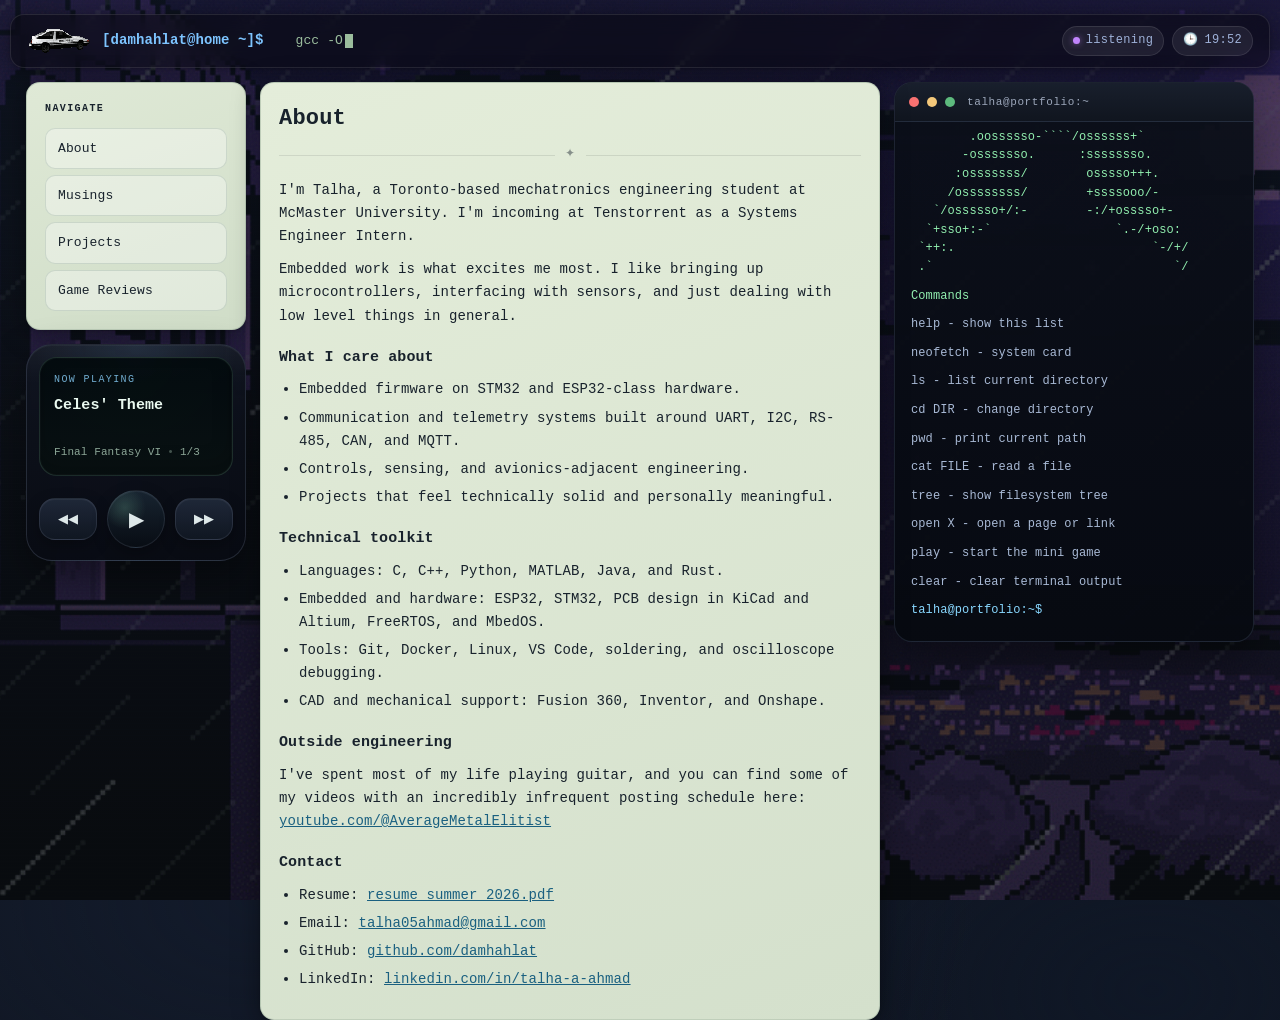
==== commit cc726769: "changed some things" ====
--- a/about/index.html
+++ b/about/index.html
@@ -4,6 +4,7 @@
     <meta charset="UTF-8" />
     <meta name="viewport" content="width=device-width, initial-scale=1" />
     <title>About • Talha</title>
+    <link rel="icon" type="image/png" href="/assets/img/favicon.png" />
     <link rel="stylesheet" href="/assets/css/base.css" />
     <link rel="stylesheet" href="/assets/css/theme.css" />
     <link rel="stylesheet" href="/assets/css/layout.css" />
@@ -24,7 +25,7 @@
       <div class="prose">
         <h1>About</h1>
         <div class="ornament" aria-hidden="true"><span>✦</span></div>
-        <p>I'm Talha, a Toronto-based mechatronics engineering student at McMaster University.</p>
+        <p>I'm Talha, a Toronto-based mechatronics engineering student at McMaster University. I'm incoming at Tenstorrent as a Systems Engineer Intern.</p>
         <p>Embedded work is what excites me most. I like bringing up microcontrollers, interfacing with sensors, and just dealing with low level things in general.</p>
 
         <h2>What I care about</h2>
@@ -48,6 +49,7 @@
 
         <h2>Contact</h2>
         <ul>
+          <li>Resume: <a href="/assets/docs/resume_summer_2026.pdf" target="_blank" rel="noreferrer">resume_summer_2026.pdf</a></li>
           <li>Email: <a href="mailto:talha05ahmad@gmail.com">talha05ahmad@gmail.com</a></li>
           <li>GitHub: <a href="https://github.com/damhahlat" target="_blank" rel="noreferrer">github.com/damhahlat</a></li>
           <li>LinkedIn: <a href="https://www.linkedin.com/in/talha-a-ahmad/" target="_blank" rel="noreferrer">linkedin.com/in/talha-a-ahmad</a></li>
--- a/assets/css/layout.css
+++ b/assets/css/layout.css
@@ -131,37 +131,3 @@
   padding: 12px 14px;
 }
 
-/* ── Decorative pixel-art stickers ── */
-/* All stickers: pixel-sharp, bottom-right corner of the panel */
-.setzer, .beck, .cob, .gurren, .persona {
-  position: absolute;
-  bottom: 0;
-  right: 0;
-  image-rendering: pixelated;
-  pointer-events: none;
-  opacity: 0.92;
-  filter: drop-shadow(0 6px 12px rgba(0,0,0,.50));
-  /* hard cap — never wider than 30% of the panel */
-  max-width: 30%;
-  max-height: 180px;
-  width: auto;
-  height: auto;
-  object-fit: contain;
-}
-
-/* per-sticker tweaks for natural composition */
-.setzer  { max-height: 170px; right: 16px; bottom: 8px; }
-.beck    { max-height: 180px; right: 10px; bottom: 0;   }
-.cob     {
-  /* cob.jpg is an album cover — treat it as a small framed thumbnail */
-  max-height: 140px;
-  max-width:  140px;
-  right: 16px;
-  bottom: 16px;
-  border-radius: 8px;
-  box-shadow: 0 4px 16px rgba(0,0,0,.55);
-  image-rendering: auto; /* photo, not pixel art */
-  opacity: 0.88;
-}
-.gurren  { max-height: 180px; right: 10px; bottom: 0;   }
-.persona { max-height: 200px; right: 10px; bottom: 0;   }
--- a/assets/css/components.css
+++ b/assets/css/components.css
@@ -73,9 +73,8 @@
 
 /* ── Prose (main content) ── */
 .prose {
-  /* leave room for the decorative sticker on the right */
-  max-width: calc(100% - 260px);
-  min-width: 280px;
+  max-width: 100%;
+  min-width: 0;
 }
 
 .prose h1 {
